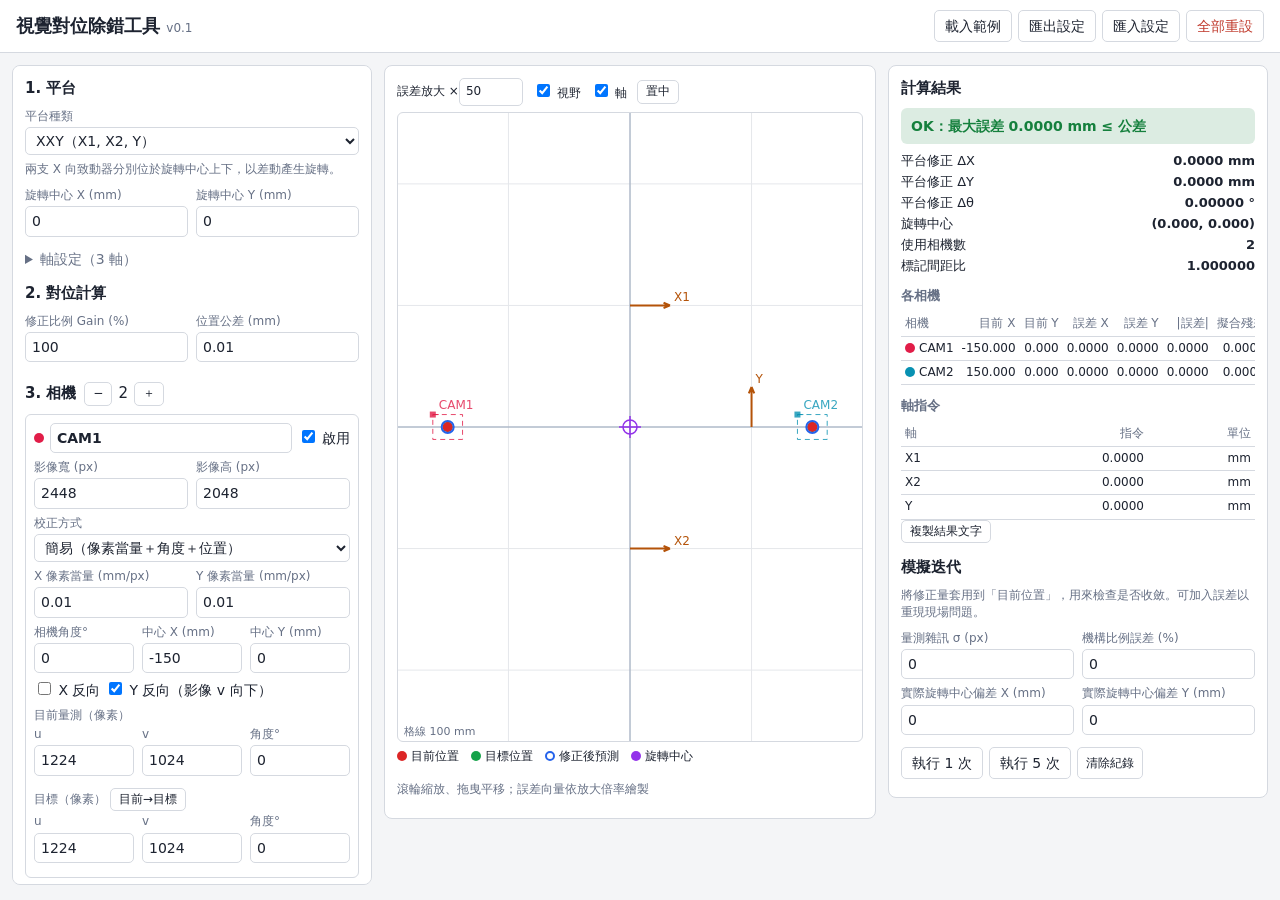
==== index.html @ a584109b "Add vision alignment debugger v0.1 and alignment notes Static single-page tool: adjustable camera co" ====
<!doctype html>
<html lang="zh-Hant">
<head>
  <meta charset="utf-8">
  <meta name="viewport" content="width=device-width, initial-scale=1">
  <title>視覺對位除錯工具</title>
  <link rel="stylesheet" href="css/style.css">
</head>
<body>
  <header class="topbar">
    <h1>視覺對位除錯工具 <span class="ver">v0.1</span></h1>
    <div class="topbar-actions">
      <button id="btnDemo" type="button">載入範例</button>
      <button id="btnExport" type="button">匯出設定</button>
      <label class="btn-like">匯入設定<input id="fileImport" type="file" accept=".json,application/json" hidden></label>
      <button id="btnReset" type="button" class="danger">全部重設</button>
    </div>
  </header>

  <main class="layout">
    <!-- 左：設定 -->
    <section class="panel" id="panelSetup">
      <h2>1. 平台</h2>
      <div class="field">
        <label for="platformPreset">平台種類</label>
        <select id="platformPreset"></select>
      </div>
      <p class="hint" id="platformNote"></p>
      <div class="grid2">
        <div class="field"><label>旋轉中心 X (mm)</label><input type="number" step="any" data-bind="platform.rc.x"></div>
        <div class="field"><label>旋轉中心 Y (mm)</label><input type="number" step="any" data-bind="platform.rc.y"></div>
      </div>
      <details>
        <summary>軸設定（<span id="axisCount">0</span> 軸）</summary>
        <div class="table-wrap">
          <table class="axes">
            <thead><tr><th>名稱</th><th>類型</th><th>致動點 X</th><th>致動點 Y</th><th>方向°</th><th>反相</th><th></th></tr></thead>
            <tbody id="axisRows"></tbody>
          </table>
        </div>
        <button id="btnAddAxis" type="button" class="small">＋ 新增軸</button>
        <p class="hint">致動點為相對旋轉中心的位置。類型：直線（致動點在平台上）、直線-隨θ（XY 在 θ 之上）、旋轉。</p>
      </details>

      <h2>2. 對位計算</h2>
      <div class="grid2">
        <div class="field"><label>修正比例 Gain (%)</label><input type="number" step="any" data-bind="fit.gain"></div>
        <div class="field"><label>位置公差 (mm)</label><input type="number" step="any" data-bind="fit.tol"></div>
      </div>

      <h2>3. 相機 <span class="count-ctl">
        <button type="button" id="btnCamMinus" class="small">−</button>
        <span id="camCount">0</span>
        <button type="button" id="btnCamPlus" class="small">＋</button></span>
      </h2>
      <div id="cameraList"></div>
    </section>

    <!-- 中：視覺化 -->
    <section class="panel viewer">
      <div class="viewer-bar">
        <label>誤差放大 ×<input type="number" id="exaggerate" min="1" step="1" value="50"></label>
        <label><input type="checkbox" id="showFov" checked> 視野</label>
        <label><input type="checkbox" id="showAxes" checked> 軸</label>
        <button type="button" id="btnFit" class="small">置中</button>
        <span id="cursorPos" class="mono"></span>
      </div>
      <canvas id="view"></canvas>
      <div class="legend">
        <span><i class="dot cur"></i>目前位置</span>
        <span><i class="dot tgt"></i>目標位置</span>
        <span><i class="dot pred"></i>修正後預測</span>
        <span><i class="dot rc"></i>旋轉中心</span>
        <span class="hint">滾輪縮放、拖曳平移；誤差向量依放大倍率繪製</span>
      </div>
    </section>

    <!-- 右：結果 -->
    <section class="panel" id="panelResult">
      <h2>計算結果</h2>
      <div id="status" class="status"></div>
      <div id="correction"></div>
      <h3>各相機</h3>
      <div class="table-wrap"><table id="camTable"></table></div>
      <h3>軸指令</h3>
      <div class="table-wrap"><table id="axisTable"></table></div>
      <button type="button" id="btnCopy" class="small">複製結果文字</button>

      <h2>模擬迭代</h2>
      <p class="hint">將修正量套用到「目前位置」，用來檢查是否收斂。可加入誤差以重現現場問題。</p>
      <div class="grid2">
        <div class="field"><label>量測雜訊 σ (px)</label><input type="number" step="any" data-bind="sim.noisePx"></div>
        <div class="field"><label>機構比例誤差 (%)</label><input type="number" step="any" data-bind="sim.gainErr"></div>
        <div class="field"><label>實際旋轉中心偏差 X (mm)</label><input type="number" step="any" data-bind="sim.rcErrX"></div>
        <div class="field"><label>實際旋轉中心偏差 Y (mm)</label><input type="number" step="any" data-bind="sim.rcErrY"></div>
      </div>
      <div class="btn-row">
        <button type="button" id="btnStep">執行 1 次</button>
        <button type="button" id="btnStep5">執行 5 次</button>
        <button type="button" id="btnClearHist" class="small">清除紀錄</button>
      </div>
      <div class="table-wrap"><table id="histTable"></table></div>
    </section>
  </main>

  <script src="js/geometry.js"></script>
  <script src="js/platforms.js"></script>
  <script src="js/app.js"></script>
</body>
</html>
---- css/style.css ----
:root {
  --bg: #f4f5f7;
  --panel: #ffffff;
  --text: #1d2330;
  --muted: #667085;
  --border: #d5d9e0;
  --accent: #2563eb;
  --accent-text: #ffffff;
  --danger: #c0392b;
  --ok: #15803d;
  --ng: #c2410c;
  --input-bg: #ffffff;
  --cur: #dc2626;
  --tgt: #16a34a;
  --pred: #2563eb;
  --rc: #9333ea;
  --grid: #e5e7eb;
  --fov: #94a3b8;
  --axis: #b45309;
}
@media (prefers-color-scheme: dark) {
  :root:not([data-theme="light"]) {
    --bg: #11141a; --panel: #1a1e26; --text: #e5e7eb; --muted: #9aa3b2; --border: #2e3440;
    --accent: #3b82f6; --input-bg: #11141a; --grid: #232833; --fov: #64748b;
    --cur: #f87171; --tgt: #4ade80; --pred: #60a5fa; --rc: #c084fc; --axis: #f59e0b;
  }
}
:root[data-theme="dark"] {
  --bg: #11141a; --panel: #1a1e26; --text: #e5e7eb; --muted: #9aa3b2; --border: #2e3440;
  --accent: #3b82f6; --input-bg: #11141a; --grid: #232833; --fov: #64748b;
  --cur: #f87171; --tgt: #4ade80; --pred: #60a5fa; --rc: #c084fc; --axis: #f59e0b;
}

* { box-sizing: border-box; }
body {
  margin: 0; background: var(--bg); color: var(--text);
  font: 14px/1.45 system-ui, "Microsoft JhengHei", "PingFang TC", sans-serif;
}
.mono, td, input[type=number] { font-variant-numeric: tabular-nums; }
.mono { font-family: ui-monospace, Consolas, monospace; font-size: 12px; }

.topbar {
  display: flex; flex-wrap: wrap; gap: 8px; align-items: center; justify-content: space-between;
  padding: 10px 16px; background: var(--panel); border-bottom: 1px solid var(--border);
}
.topbar h1 { font-size: 18px; margin: 0; }
.ver { font-size: 12px; color: var(--muted); font-weight: normal; }
.topbar-actions { display: flex; flex-wrap: wrap; gap: 6px; }

.layout {
  display: grid; gap: 12px; padding: 12px;
  grid-template-columns: 360px minmax(0, 1fr) 380px;
  align-items: start;
}
@media (max-width: 1200px) {
  .layout { grid-template-columns: 340px minmax(0, 1fr); }
  #panelResult { grid-column: 1 / -1; }
}
@media (max-width: 760px) {
  .layout { grid-template-columns: minmax(0, 1fr); padding: 8px 16px; }
}

.panel {
  background: var(--panel); border: 1px solid var(--border); border-radius: 8px; padding: 12px;
  min-width: 0;
}
#panelSetup, #panelResult { max-height: calc(100vh - 80px); overflow-y: auto; }
@media (max-width: 760px) { #panelSetup, #panelResult { max-height: none; } }
h2 { font-size: 15px; margin: 14px 0 8px; display: flex; align-items: center; gap: 8px; }
h2:first-child { margin-top: 0; }
h3 { font-size: 13px; margin: 12px 0 6px; color: var(--muted); }
.hint { color: var(--muted); font-size: 12px; margin: 4px 0 8px; }

.field { display: flex; flex-direction: column; gap: 2px; margin-bottom: 6px; min-width: 0; }
.field label { font-size: 12px; color: var(--muted); }
.grid2 { display: grid; grid-template-columns: 1fr 1fr; gap: 0 8px; }
.grid3 { display: grid; grid-template-columns: 1fr 1fr 1fr; gap: 0 8px; }

input, select, button, .btn-like {
  font: inherit; color: var(--text); background: var(--input-bg);
  border: 1px solid var(--border); border-radius: 5px; padding: 4px 6px; min-width: 0;
}
input[type=checkbox] { width: auto; }
button, .btn-like { cursor: pointer; background: var(--panel); padding: 5px 10px; }
button:hover, .btn-like:hover { border-color: var(--accent); }
button.primary { background: var(--accent); color: var(--accent-text); border-color: var(--accent); }
button.danger { color: var(--danger); }
button.small { padding: 2px 8px; font-size: 12px; }
.btn-row { display: flex; flex-wrap: wrap; gap: 6px; margin: 6px 0; }
.count-ctl { display: inline-flex; gap: 6px; align-items: center; font-weight: normal; }

details { margin: 6px 0; }
summary { cursor: pointer; color: var(--muted); }

.table-wrap { overflow-x: auto; }
table { border-collapse: collapse; width: 100%; font-size: 12px; }
th, td { border-bottom: 1px solid var(--border); padding: 3px 4px; text-align: right; white-space: nowrap; }
th:first-child, td:first-child { text-align: left; }
th { color: var(--muted); font-weight: 500; }
table.axes input, table.axes select { width: 64px; padding: 2px 4px; }
table.axes input.name { width: 48px; }

.cam {
  border: 1px solid var(--border); border-radius: 6px; padding: 8px; margin-bottom: 8px;
}
.cam.disabled { opacity: 0.55; }
.cam-head { display: flex; gap: 6px; align-items: center; margin-bottom: 6px; }
.cam-head input.name { flex: 1; font-weight: 600; }
.cam-sub { font-size: 12px; color: var(--muted); margin: 6px 0 2px; }
.cam .swatch { width: 10px; height: 10px; border-radius: 50%; display: inline-block; }

.viewer { display: flex; flex-direction: column; gap: 6px; }
.viewer-bar { display: flex; flex-wrap: wrap; gap: 10px; align-items: center; font-size: 12px; }
.viewer-bar input[type=number] { width: 64px; }
#view { width: 100%; height: min(70vh, 720px); min-height: 320px; background: var(--input-bg);
  border: 1px solid var(--border); border-radius: 6px; cursor: crosshair; touch-action: none; }
.legend { display: flex; flex-wrap: wrap; gap: 12px; font-size: 12px; align-items: center; }
.dot { display: inline-block; width: 10px; height: 10px; border-radius: 50%; margin-right: 4px; vertical-align: -1px; }
.dot.cur { background: var(--cur); }
.dot.tgt { background: var(--tgt); }
.dot.pred { border: 2px solid var(--pred); }
.dot.rc { background: var(--rc); }

.status { padding: 8px 10px; border-radius: 6px; font-weight: 600; margin-bottom: 8px; }
.status.ok { background: color-mix(in srgb, var(--ok) 15%, transparent); color: var(--ok); }
.status.ng { background: color-mix(in srgb, var(--ng) 15%, transparent); color: var(--ng); }
.status.warn { background: color-mix(in srgb, var(--danger) 15%, transparent); color: var(--danger); }
.kv { display: grid; grid-template-columns: auto 1fr; gap: 2px 12px; font-size: 13px; }
.kv b { text-align: right; font-variant-numeric: tabular-nums; }
.warnings { color: var(--danger); font-size: 12px; margin: 6px 0; padding-left: 18px; }
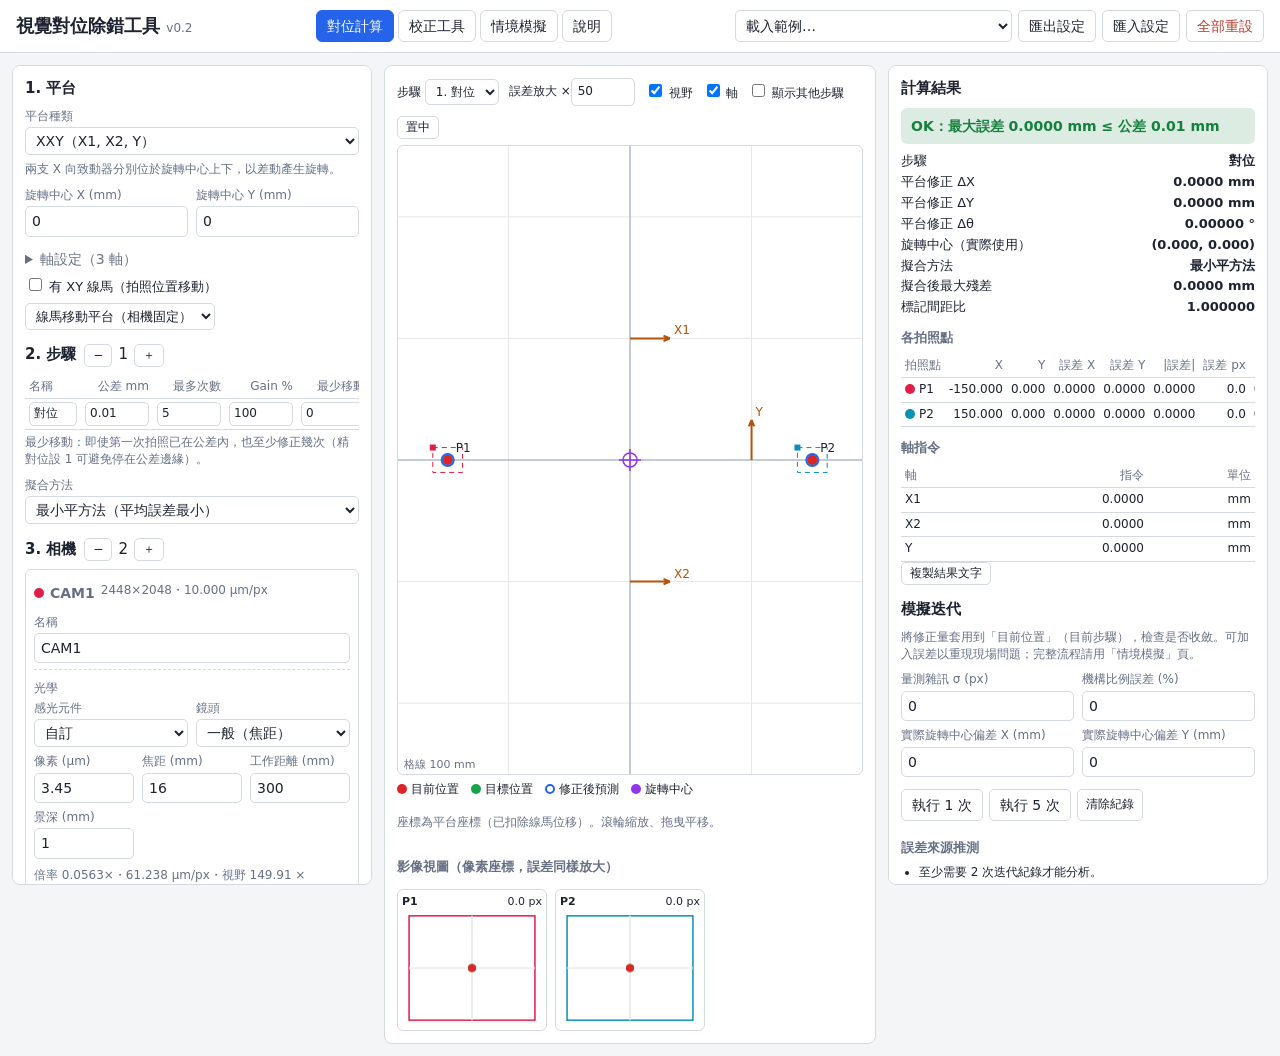
==== commit 2f3ec77a: "Phase 2: calibration tools, scenario simulator, coarse/fine FPC example - Separate cameras from meas" ====
--- a/index.html
+++ b/index.html
@@ -8,17 +8,23 @@
 </head>
 <body>
   <header class="topbar">
-    <h1>視覺對位除錯工具 <span class="ver">v0.1</span></h1>
+    <h1>視覺對位除錯工具 <span class="ver">v0.2</span></h1>
+    <nav class="tabs" role="tablist">
+      <button type="button" class="tab active" data-tab="align">對位計算</button>
+      <button type="button" class="tab" data-tab="calib">校正工具</button>
+      <button type="button" class="tab" data-tab="scen">情境模擬</button>
+      <button type="button" class="tab" data-tab="help">說明</button>
+    </nav>
     <div class="topbar-actions">
-      <button id="btnDemo" type="button">載入範例</button>
+      <select id="scenarioSelect" aria-label="載入範例"><option value="">載入範例…</option></select>
       <button id="btnExport" type="button">匯出設定</button>
       <label class="btn-like">匯入設定<input id="fileImport" type="file" accept=".json,application/json" hidden></label>
       <button id="btnReset" type="button" class="danger">全部重設</button>
     </div>
   </header>
 
-  <main class="layout">
-    <!-- 左：設定 -->
+  <!-- ================= 對位計算 ================= -->
+  <main class="layout tabpage" id="tab-align">
     <section class="panel" id="panelSetup">
       <h2>1. 平台</h2>
       <div class="field">
@@ -30,6 +36,11 @@
         <div class="field"><label>旋轉中心 X (mm)</label><input type="number" step="any" data-bind="platform.rc.x"></div>
         <div class="field"><label>旋轉中心 Y (mm)</label><input type="number" step="any" data-bind="platform.rc.y"></div>
       </div>
+      <div class="grid2 only-xyt">
+        <div class="field"><label>XY 軸目前位置 X (mm)</label><input type="number" step="any" data-bind="platform.pos.x"></div>
+        <div class="field"><label>XY 軸目前位置 Y (mm)</label><input type="number" step="any" data-bind="platform.pos.y"></div>
+      </div>
+      <p class="hint only-xyt">XYθ：實際旋轉中心 = 上方旋轉中心（XY 在原點時）＋ XY 軸目前位置。</p>
       <details>
         <summary>軸設定（<span id="axisCount">0</span> 軸）</summary>
         <div class="table-wrap">
@@ -41,11 +52,29 @@
         <button id="btnAddAxis" type="button" class="small">＋ 新增軸</button>
         <p class="hint">致動點為相對旋轉中心的位置。類型：直線（致動點在平台上）、直線-隨θ（XY 在 θ 之上）、旋轉。</p>
       </details>
-
-      <h2>2. 對位計算</h2>
-      <div class="grid2">
-        <div class="field"><label>修正比例 Gain (%)</label><input type="number" step="any" data-bind="fit.gain"></div>
-        <div class="field"><label>位置公差 (mm)</label><input type="number" step="any" data-bind="fit.tol"></div>
+      <div class="field-inline">
+        <label><input type="checkbox" data-bind="platform.gantry.enabled" data-rerender="1"> 有 XY 線馬（拍照位置移動）</label>
+        <select data-bind="platform.gantry.mode" aria-label="線馬移動對象">
+          <option value="stage">線馬移動平台（相機固定）</option>
+          <option value="camera">線馬移動相機（平台固定）</option>
+        </select>
+      </div>
+
+      <h2>2. 步驟 <span class="count-ctl">
+        <button type="button" id="btnStepMinus" class="small">−</button>
+        <span id="stepCount">0</span>
+        <button type="button" id="btnStepPlus" class="small">＋</button></span></h2>
+      <div class="table-wrap">
+        <table class="axes"><thead><tr><th>名稱</th><th>公差 mm</th><th>最多次數</th><th>Gain %</th><th title="即使已在公差內，也至少修正幾次">最少移動</th></tr></thead>
+        <tbody id="stepRows"></tbody></table>
+      </div>
+      <p class="hint">最少移動：即使第一次拍照已在公差內，也至少修正幾次（精對位設 1 可避免停在公差邊緣）。</p>
+      <div class="field">
+        <label>擬合方法</label>
+        <select data-bind="fit.method">
+          <option value="lsq">最小平方法（平均誤差最小）</option>
+          <option value="minimax">最大誤差最小化（最差的點最小）</option>
+        </select>
       </div>
 
       <h2>3. 相機 <span class="count-ctl">
@@ -54,14 +83,23 @@
         <button type="button" id="btnCamPlus" class="small">＋</button></span>
       </h2>
       <div id="cameraList"></div>
-    </section>
-
-    <!-- 中：視覺化 -->
+
+      <h2>4. 拍照點 <span class="count-ctl">
+        <button type="button" id="btnShotMinus" class="small">−</button>
+        <span id="shotCount">0</span>
+        <button type="button" id="btnShotPlus" class="small">＋</button></span>
+      </h2>
+      <p class="hint">每個拍照點 = 某相機（在某線馬位置）拍到的某個 mark。同一 mark 可在不同步驟用不同相機拍。</p>
+      <div id="shotList"></div>
+    </section>
+
     <section class="panel viewer">
       <div class="viewer-bar">
+        <label>步驟 <select id="activeStep"></select></label>
         <label>誤差放大 ×<input type="number" id="exaggerate" min="1" step="1" value="50"></label>
         <label><input type="checkbox" id="showFov" checked> 視野</label>
         <label><input type="checkbox" id="showAxes" checked> 軸</label>
+        <label><input type="checkbox" id="showAll"> 顯示其他步驟</label>
         <button type="button" id="btnFit" class="small">置中</button>
         <span id="cursorPos" class="mono"></span>
       </div>
@@ -71,23 +109,24 @@
         <span><i class="dot tgt"></i>目標位置</span>
         <span><i class="dot pred"></i>修正後預測</span>
         <span><i class="dot rc"></i>旋轉中心</span>
-        <span class="hint">滾輪縮放、拖曳平移；誤差向量依放大倍率繪製</span>
-      </div>
-    </section>
-
-    <!-- 右：結果 -->
+        <span class="hint">座標為平台座標（已扣除線馬位移）。滾輪縮放、拖曳平移。</span>
+      </div>
+      <h3>影像視圖（像素座標，誤差同樣放大）</h3>
+      <div id="pixViews" class="pixviews"></div>
+    </section>
+
     <section class="panel" id="panelResult">
       <h2>計算結果</h2>
       <div id="status" class="status"></div>
       <div id="correction"></div>
-      <h3>各相機</h3>
-      <div class="table-wrap"><table id="camTable"></table></div>
+      <h3>各拍照點</h3>
+      <div class="table-wrap"><table id="shotTable"></table></div>
       <h3>軸指令</h3>
       <div class="table-wrap"><table id="axisTable"></table></div>
       <button type="button" id="btnCopy" class="small">複製結果文字</button>
 
       <h2>模擬迭代</h2>
-      <p class="hint">將修正量套用到「目前位置」，用來檢查是否收斂。可加入誤差以重現現場問題。</p>
+      <p class="hint">將修正量套用到「目前位置」（目前步驟），檢查是否收斂。可加入誤差以重現現場問題；完整流程請用「情境模擬」頁。</p>
       <div class="grid2">
         <div class="field"><label>量測雜訊 σ (px)</label><input type="number" step="any" data-bind="sim.noisePx"></div>
         <div class="field"><label>機構比例誤差 (%)</label><input type="number" step="any" data-bind="sim.gainErr"></div>
@@ -100,11 +139,155 @@
         <button type="button" id="btnClearHist" class="small">清除紀錄</button>
       </div>
       <div class="table-wrap"><table id="histTable"></table></div>
+      <h3>誤差來源推測</h3>
+      <ul id="diagList" class="diag"></ul>
+    </section>
+  </main>
+
+  <!-- ================= 校正工具 ================= -->
+  <main class="layout2 tabpage" id="tab-calib" hidden>
+    <section class="panel">
+      <h2>N 點校正（像素 ↔ 平台座標）</h2>
+      <p class="hint">平台帶著 mark 移到已知位置（常見 3×3 = 9 點），記錄每點的像素座標，求仿射參數 A–F。</p>
+      <div class="grid2">
+        <div class="field"><label>相機</label><select id="calCam"></select></div>
+        <div class="field"><label>X/Y 欄位代表</label>
+          <select id="calSign">
+            <option value="1">平台（mark）移動量</option>
+            <option value="-1">相機移動量</option>
+          </select></div>
+      </div>
+      <div class="btn-row">
+        <button type="button" id="calGen">產生模擬 9 點資料</button>
+        <label class="hint">模擬：雜訊 σ <input type="number" id="calNoise" value="0.1" step="any" class="w64"> px，
+          尺度誤差 <input type="number" id="calScaleErr" value="0.2" step="any" class="w64"> %，
+          角度 <input type="number" id="calAngErr" value="0.5" step="any" class="w64">°</label>
+      </div>
+      <p class="hint">也可直接貼上：每行「u v X Y」（以空白、逗號或 Tab 分隔），例如從 FH 或 PLC 記錄複製。</p>
+      <textarea id="calText" rows="10" class="mono" spellcheck="false"></textarea>
+      <div class="btn-row">
+        <button type="button" id="calFit" class="primary">計算</button>
+        <button type="button" id="calApply">套用到相機（仿射矩陣模式）</button>
+        <select id="calPos" aria-label="套用時的位置">
+          <option value="keep">保留相機目前的中心位置（C、F 平移）</option>
+          <option value="fit">使用擬合出的 C、F</option>
+        </select>
+      </div>
+      <div id="calResult"></div>
+      <canvas id="calCanvas" class="smallcanvas"></canvas>
+    </section>
+
+    <section class="panel">
+      <h2>旋轉中心</h2>
+      <p class="hint">平台只轉 θ（例如 −3°、−1.5°、0、+1.5°、+3°），同一個 mark 各拍一次，擬合圓心即旋轉中心。旋轉範圍越大越準。</p>
+      <div class="grid2">
+        <div class="field"><label>相機</label><select id="rcCam"></select></div>
+        <div class="field"><label>拍攝時線馬位置 X / Y (mm)</label>
+          <div class="grid2"><input type="number" id="rcGx" value="0" step="any"><input type="number" id="rcGy" value="0" step="any"></div></div>
+      </div>
+      <div class="btn-row">
+        <button type="button" id="rcGen">產生模擬資料</button>
+        <label class="hint">真實中心 X <input type="number" id="rcTrueX" value="2.5" step="any" class="w64">
+          Y <input type="number" id="rcTrueY" value="-1.2" step="any" class="w64"> mm，雜訊 σ
+          <input type="number" id="rcNoise" value="0.1" step="any" class="w64"> px</label>
+      </div>
+      <p class="hint">每行「u v θ(deg)」，或「u v θ 線馬X 線馬Y」（視野小的相機以線馬跟著 mark 拍）。</p>
+      <textarea id="rcText" rows="8" class="mono" spellcheck="false"></textarea>
+      <div class="btn-row">
+        <button type="button" id="rcFit" class="primary">計算</button>
+        <button type="button" id="rcApply">套用為平台旋轉中心</button>
+      </div>
+      <div id="rcResult"></div>
+      <canvas id="rcCanvas" class="smallcanvas"></canvas>
+    </section>
+  </main>
+
+  <!-- ================= 情境模擬 ================= -->
+  <main class="layout2 tabpage" id="tab-scen" hidden>
+    <section class="panel">
+      <h2>情境模擬（Monte-Carlo）</h2>
+      <p class="hint">以「對位計算」頁的設定當作控制器的模型；下面的參數是「真實世界」與模型的差異。
+        每次試驗：隨機擺放工件 → 依步驟拍照（加入雜訊）→ 計算 → 移動（加入機構誤差）→ 直到進公差或超過次數。
+        各步驟的目標像素以標準品「教導」登錄。</p>
+      <div class="scen-grid">
+        <fieldset><legend>試驗</legend>
+          <div class="field"><label>試驗次數</label><input type="number" min="1" max="5000" data-bind="scen.trials"></div>
+          <div class="field"><label>亂數種子</label><input type="number" data-bind="scen.seed"></div>
+        </fieldset>
+        <fieldset><legend>工件</legend>
+          <div class="field"><label>初始擺放 ±X (mm)</label><input type="number" step="any" data-bind="scen.initX"></div>
+          <div class="field"><label>初始擺放 ±Y (mm)</label><input type="number" step="any" data-bind="scen.initY"></div>
+          <div class="field"><label>初始擺放 ±θ (°)</label><input type="number" step="any" data-bind="scen.initT"></div>
+          <div class="field"><label>伸縮 (ppm)</label><input type="number" step="any" data-bind="scen.stretchPpm"></div>
+          <div class="field"><label>伸縮變異 σ (ppm)</label><input type="number" step="any" data-bind="scen.stretchSd"></div>
+        </fieldset>
+        <fieldset><legend>平台</legend>
+          <div class="field"><label>旋轉中心偏差 X (mm)</label><input type="number" step="any" data-bind="scen.rcErrX"></div>
+          <div class="field"><label>旋轉中心偏差 Y (mm)</label><input type="number" step="any" data-bind="scen.rcErrY"></div>
+          <div class="field"><label>XY 比例誤差 (%)</label><input type="number" step="any" data-bind="scen.axisScaleErr"></div>
+          <div class="field"><label>θ 比例誤差 (%)</label><input type="number" step="any" data-bind="scen.thetaScaleErr"></div>
+          <div class="field"><label>XY 重複定位 σ (µm)</label><input type="number" step="any" data-bind="scen.axisRepeatUm"></div>
+          <div class="field"><label>線馬重複定位 σ (µm)</label><input type="number" step="any" data-bind="scen.gantryRepeatUm"></div>
+          <div class="field"><label>Z 高度偏差 (mm)</label><input type="number" step="any" data-bind="scen.zErr"></div>
+        </fieldset>
+        <fieldset><legend>相機</legend>
+          <div class="field"><label>量測雜訊 σ (px)</label><input type="number" step="any" data-bind="scen.noisePx"></div>
+          <div class="field"><label>校正尺度誤差 (%)</label><input type="number" step="any" data-bind="scen.camScaleErr"></div>
+          <div class="field"><label>校正角度誤差 (°)</label><input type="number" step="any" data-bind="scen.camAngleErr"></div>
+        </fieldset>
+      </div>
+      <div class="btn-row">
+        <button type="button" id="scenRun" class="primary">執行模擬</button>
+        <button type="button" id="scenReset" class="small">參數歸零</button>
+        <button type="button" id="scenSweep">掃描一個參數…</button>
+        <select id="sweepParam"></select>
+      </div>
+      <div id="scenSummary"></div>
+    </section>
+    <section class="panel">
+      <h2>結果</h2>
+      <h3>收斂過程（前 60 次試驗，對數刻度）</h3>
+      <div class="chart-legend"><span><i class="line seen"></i>視覺看到的誤差</span><span><i class="line truth"></i>真實誤差</span><span class="hint">虛線＝各步驟公差；滑鼠移到圖上看數值</span></div>
+      <canvas id="scenTrace" class="chart"></canvas>
+      <h3>最終真實誤差分佈（最後步驟各 mark，µm）</h3>
+      <div id="scatterLegend" class="chart-legend"></div>
+      <canvas id="scenScatter" class="chart square"></canvas>
+      <h3 id="sweepTitle"></h3>
+      <div class="table-wrap"><table id="sweepTable"></table></div>
+    </section>
+  </main>
+
+  <!-- ================= 說明 ================= -->
+  <main class="tabpage helppage" id="tab-help" hidden>
+    <section class="panel">
+      <h2>快速上手</h2>
+      <ol>
+        <li>右上「載入範例」選「FPC 四 mark：XYθ＋線馬＋粗/精相機」。</li>
+        <li><b>對位計算</b>：切換「步驟」看粗對位（16 mm 鏡頭一次拍 4 個 mark）與精對位（3 倍遠心靠線馬逐一拍）的修正量。</li>
+        <li><b>模擬迭代</b>：按「執行 1 次」，看目前步驟是否收斂；加入旋轉中心偏差再試，觀察「誤差來源推測」。</li>
+        <li><b>情境模擬</b>：按「執行模擬」跑數百次完整流程，看成功率與最終真實誤差；改參數（例如 Z 偏差 0.5 mm、FPC 伸縮 100 ppm）看哪個因素會讓對位失敗。</li>
+        <li><b>校正工具</b>：用 9 點資料求校正矩陣、用旋轉資料求旋轉中心，可直接貼上現場資料。</li>
+      </ol>
+      <h2>座標慣例</h2>
+      <ul>
+        <li>平台座標 mm，Y 向上，θ 逆時針為正。影像座標 px，原點左上，v 向下。</li>
+        <li>線馬移動平台時：平台座標 = 相機看到的世界座標 − 線馬位置。</li>
+        <li>修正量的意義：平台繞旋轉中心轉 Δθ 再平移 (ΔX, ΔY)，使 mark 回到目標。</li>
+      </ul>
+      <p>完整知識整理與除錯清單：<a href="https://github.com/onlydog614/Alignment/blob/main/docs/vision-alignment-notes.md" target="_blank" rel="noopener">vision-alignment-notes.md</a>，
+        模擬測試報告：<a href="https://github.com/onlydog614/Alignment/blob/main/docs/simulation-report.md" target="_blank" rel="noopener">simulation-report.md</a>。</p>
     </section>
   </main>
 
   <script src="js/geometry.js"></script>
   <script src="js/platforms.js"></script>
+  <script src="js/optics.js"></script>
+  <script src="js/model.js"></script>
+  <script src="js/scenarios.js"></script>
+  <script src="js/simulator.js"></script>
+  <script src="js/diagnose.js"></script>
   <script src="js/app.js"></script>
+  <script src="js/calib-ui.js"></script>
+  <script src="js/scen-ui.js"></script>
 </body>
 </html>
--- a/css/style.css
+++ b/css/style.css
@@ -128,3 +128,42 @@
 .kv { display: grid; grid-template-columns: auto 1fr; gap: 2px 12px; font-size: 13px; }
 .kv b { text-align: right; font-variant-numeric: tabular-nums; }
 .warnings { color: var(--danger); font-size: 12px; margin: 6px 0; padding-left: 18px; }
+
+/* ---- v0.2 ---- */
+[hidden] { display: none !important; }
+.tabs { display: flex; gap: 4px; flex-wrap: wrap; }
+.tab { border-radius: 6px; }
+.tab.active { background: var(--accent); color: var(--accent-text); border-color: var(--accent); }
+.layout2 { display: grid; gap: 12px; padding: 12px; grid-template-columns: minmax(0, 1fr) minmax(0, 1fr); align-items: start; }
+@media (max-width: 1000px) { .layout2 { grid-template-columns: minmax(0, 1fr); padding: 8px 16px; } }
+.helppage { padding: 12px; max-width: 900px; }
+.helppage li { margin-bottom: 4px; }
+textarea { width: 100%; font: 12px/1.4 ui-monospace, Consolas, monospace; color: var(--text); background: var(--input-bg);
+  border: 1px solid var(--border); border-radius: 5px; padding: 6px; resize: vertical; }
+input.w64 { width: 64px; }
+.field-inline { display: flex; flex-wrap: wrap; gap: 6px; align-items: center; margin: 6px 0; font-size: 13px; }
+.scen-grid { display: grid; grid-template-columns: repeat(auto-fit, minmax(180px, 1fr)); gap: 8px; }
+fieldset { border: 1px solid var(--border); border-radius: 6px; padding: 6px 8px; margin: 0; min-width: 0; }
+legend { font-size: 12px; color: var(--muted); padding: 0 4px; }
+.pixviews { display: grid; grid-template-columns: repeat(auto-fill, minmax(150px, 1fr)); gap: 8px; }
+.pixview { border: 1px solid var(--border); border-radius: 6px; padding: 4px; font-size: 11px; }
+.pixview canvas { width: 100%; aspect-ratio: 6 / 5; display: block; }
+.pixview .cap { display: flex; justify-content: space-between; gap: 4px; }
+.smallcanvas { width: 100%; height: 260px; margin-top: 8px; border: 1px solid var(--border); border-radius: 6px; background: var(--input-bg); }
+.chart { width: 100%; height: 280px; border: 1px solid var(--border); border-radius: 6px; background: var(--input-bg); }
+.chart.square { height: 340px; }
+.chart-legend { display: flex; flex-wrap: wrap; gap: 12px; font-size: 12px; margin: 4px 0; align-items: center; }
+.chart-legend .line { display: inline-block; width: 18px; height: 0; border-top: 2px solid; vertical-align: middle; margin-right: 4px; }
+.line.seen { border-color: var(--pred); }
+.line.truth { border-color: var(--cur); }
+.diag { padding-left: 18px; font-size: 12px; margin: 4px 0; }
+.diag li.warn, .diag li.error { color: var(--danger); }
+.diag li.ok { color: var(--ok); }
+.stats { display: grid; grid-template-columns: repeat(auto-fit, minmax(130px, 1fr)); gap: 8px; margin: 8px 0; }
+.stat { border: 1px solid var(--border); border-radius: 6px; padding: 6px 8px; }
+.stat .v { font-size: 20px; font-weight: 600; font-variant-numeric: tabular-nums; }
+.stat .k { font-size: 12px; color: var(--muted); }
+.cam-sec { border-top: 1px dashed var(--border); margin-top: 6px; padding-top: 4px; }
+.optsum { font-size: 12px; color: var(--muted); margin: 2px 0 4px; }
+.tooltip { position: fixed; pointer-events: none; background: var(--panel); color: var(--text); border: 1px solid var(--border);
+  border-radius: 4px; padding: 3px 6px; font-size: 12px; z-index: 10; box-shadow: 0 2px 6px rgba(0,0,0,.15); }
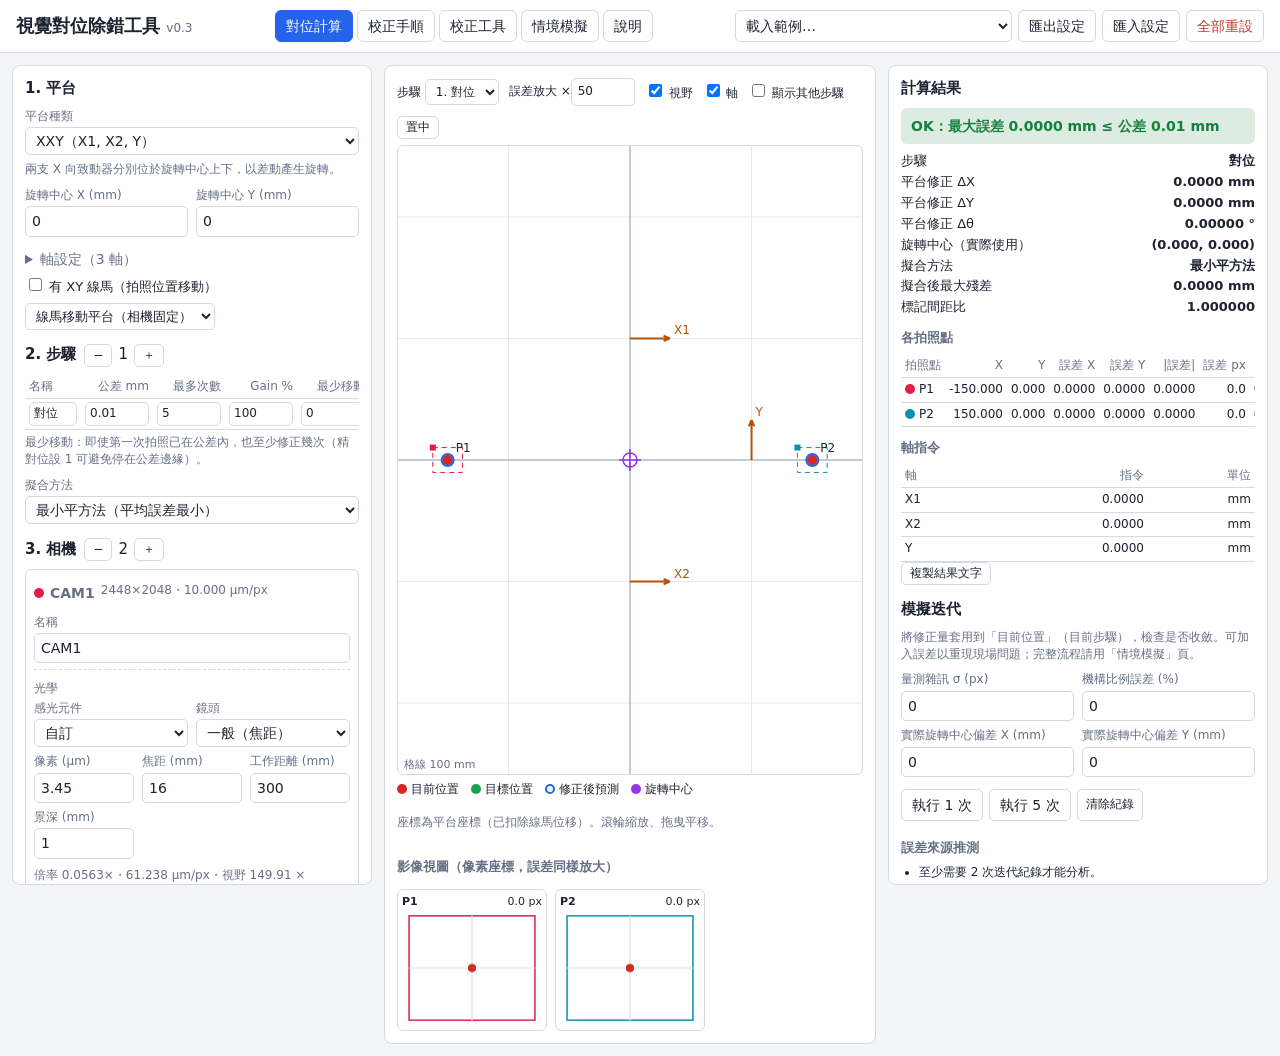
==== commit e422c43b: "Add calibration procedure tab; known-angle rotation-center fit - New 校正手順 tab: pick per-camera mount" ====
--- a/index.html
+++ b/index.html
@@ -8,9 +8,10 @@
 </head>
 <body>
   <header class="topbar">
-    <h1>視覺對位除錯工具 <span class="ver">v0.2</span></h1>
+    <h1>視覺對位除錯工具 <span class="ver">v0.3</span></h1>
     <nav class="tabs" role="tablist">
       <button type="button" class="tab active" data-tab="align">對位計算</button>
+      <button type="button" class="tab" data-tab="proc">校正手順</button>
       <button type="button" class="tab" data-tab="calib">校正工具</button>
       <button type="button" class="tab" data-tab="scen">情境模擬</button>
       <button type="button" class="tab" data-tab="help">說明</button>
@@ -141,6 +142,38 @@
       <div class="table-wrap"><table id="histTable"></table></div>
       <h3>誤差來源推測</h3>
       <ul id="diagList" class="diag"></ul>
+    </section>
+  </main>
+
+  <!-- ================= 校正手順 ================= -->
+  <main class="layout-proc tabpage" id="tab-proc" hidden>
+    <section class="panel proc-config">
+      <h2>目前配置</h2>
+      <div id="procSummary"></div>
+      <button type="button" id="procGoAlign" class="small">到「對位計算」修改平台／相機</button>
+      <h2>相機安裝方式</h2>
+      <div id="procMounts"></div>
+      <h2>其他條件</h2>
+      <div class="field"><label>對位方式</label>
+        <select data-bind="proc.mode">
+          <option value="teach">對登錄位置（標準品教導）</option>
+          <option value="object">物件對物件（目標由另一組量測決定）</option>
+        </select></div>
+      <label class="field-inline"><input type="checkbox" data-bind="proc.zAxis"> 有 Z 軸（升降／對焦）</label>
+      <label class="field-inline"><input type="checkbox" data-bind="proc.glass"> 有雙面可視玻璃 Mark</label>
+      <div class="grid2">
+        <div class="field"><label>單次最大旋轉修正 (°)</label><input type="number" step="any" data-bind="proc.maxCorrDeg"></div>
+        <div class="field"><label>量測雜訊 σ (px)</label><input type="number" step="any" data-bind="proc.noisePx"></div>
+        <div class="field"><label>線馬重複定位 σ (µm)</label><input type="number" step="any" data-bind="proc.gantryRepeatUm"></div>
+      </div>
+      <p class="hint">用來估算旋轉中心精度與需求：需求 ≈ 公差 ÷ 單次最大旋轉修正。</p>
+      <button type="button" id="procPrint">列印／存成 PDF</button>
+    </section>
+    <section class="panel proc-out">
+      <h2>校正順序（不可顛倒）</h2>
+      <div id="procWarn"></div>
+      <div id="procFlow" class="pflow"></div>
+      <div id="procSteps"></div>
     </section>
   </main>
 
@@ -266,6 +299,7 @@
         <li><b>對位計算</b>：切換「步驟」看粗對位（16 mm 鏡頭一次拍 4 個 mark）與精對位（3 倍遠心靠線馬逐一拍）的修正量。</li>
         <li><b>模擬迭代</b>：按「執行 1 次」，看目前步驟是否收斂；加入旋轉中心偏差再試，觀察「誤差來源推測」。</li>
         <li><b>情境模擬</b>：按「執行模擬」跑數百次完整流程，看成功率與最終真實誤差；改參數（例如 Z 偏差 0.5 mm、FPC 伸縮 100 ppm）看哪個因素會讓對位失敗。</li>
+        <li><b>校正手順</b>：選擇每台相機的安裝方式（往下看、往上看、裝在線馬上）與條件，產生校正順序、圖解、建議參數（九點間距、旋轉角度）與判定標準。</li>
         <li><b>校正工具</b>：用 9 點資料求校正矩陣、用旋轉資料求旋轉中心，可直接貼上現場資料。</li>
       </ol>
       <h2>座標慣例</h2>
@@ -286,8 +320,10 @@
   <script src="js/scenarios.js"></script>
   <script src="js/simulator.js"></script>
   <script src="js/diagnose.js"></script>
+  <script src="js/procedure.js"></script>
   <script src="js/app.js"></script>
   <script src="js/calib-ui.js"></script>
   <script src="js/scen-ui.js"></script>
+  <script src="js/proc-ui.js"></script>
 </body>
 </html>
--- a/css/style.css
+++ b/css/style.css
@@ -167,3 +167,84 @@
 .optsum { font-size: 12px; color: var(--muted); margin: 2px 0 4px; }
 .tooltip { position: fixed; pointer-events: none; background: var(--panel); color: var(--text); border: 1px solid var(--border);
   border-radius: 4px; padding: 3px 6px; font-size: 12px; z-index: 10; box-shadow: 0 2px 6px rgba(0,0,0,.15); }
+
+/* ---- 校正手順 ---- */
+:root {
+  --nine: #5b4fc4; --nine-bg: #ecebfa;
+  --rcc: #1f7a5a; --rcc-bg: #e3f1eb;
+  --link: #d0532a; --link-bg: #fbeae3;
+  --focus: #2563eb; --focus-bg: #e6eefc;
+  --teach: #a16207; --teach-bg: #fbf2dc;
+  --stage-fill: #e7e7e4; --glass-fill: #b7dccd;
+}
+@media (prefers-color-scheme: dark) {
+  :root:not([data-theme="light"]) {
+    --nine: #a49bf0; --nine-bg: #26233f; --rcc: #5fcf9f; --rcc-bg: #173229; --link: #f38a62; --link-bg: #3a2018;
+    --focus: #7aa7f7; --focus-bg: #1a2640; --teach: #e9b949; --teach-bg: #33290f; --stage-fill: #2b2f38; --glass-fill: #2f5c4c;
+  }
+}
+:root[data-theme="dark"] {
+  --nine: #a49bf0; --nine-bg: #26233f; --rcc: #5fcf9f; --rcc-bg: #173229; --link: #f38a62; --link-bg: #3a2018;
+  --focus: #7aa7f7; --focus-bg: #1a2640; --teach: #e9b949; --teach-bg: #33290f; --stage-fill: #2b2f38; --glass-fill: #2f5c4c;
+}
+.layout-proc { display: grid; gap: 12px; padding: 12px; grid-template-columns: 340px minmax(0, 1fr); align-items: start; }
+@media (max-width: 900px) { .layout-proc { grid-template-columns: minmax(0, 1fr); padding: 8px 16px; } }
+.proc-config { position: sticky; top: 12px; max-height: calc(100vh - 80px); overflow-y: auto; }
+@media (max-width: 900px) { .proc-config { position: static; max-height: none; } }
+.swatch { width: 10px; height: 10px; border-radius: 50%; display: inline-block; }
+.pflow { max-width: 640px; margin: 0 auto 12px; }
+.fig { width: 100%; height: auto; display: block; }
+.pstep { border: 1px solid var(--border); border-left: 4px solid var(--kc, var(--accent)); border-radius: 8px; padding: 10px 12px; margin-bottom: 12px; }
+.pstep header { display: flex; gap: 10px; align-items: center; margin-bottom: 8px; }
+.pstep h3 { margin: 0; font-size: 15px; color: var(--kc); }
+.pnum { width: 28px; height: 28px; border-radius: 50%; background: var(--kc); color: var(--panel); display: grid; place-items: center; font-weight: 700; flex: none; }
+.pbody { display: grid; grid-template-columns: minmax(0, 340px) minmax(0, 1fr); gap: 14px; align-items: start; }
+@media (max-width: 1100px) { .pbody { grid-template-columns: minmax(0, 1fr); } .pfig { max-width: 420px; } }
+.pbul { margin: 0 0 8px; padding-left: 18px; font-size: 13px; }
+.pbul li { margin-bottom: 4px; }
+.pcols { display: grid; grid-template-columns: repeat(auto-fit, minmax(160px, 1fr)); gap: 8px; }
+.plist { background: var(--bg); border-radius: 6px; padding: 6px 8px; font-size: 12px; }
+.plist ul { margin: 4px 0 0; padding-left: 16px; }
+.k-focus { --kc: var(--focus); --kb: var(--focus-bg); }
+.k-nine { --kc: var(--nine); --kb: var(--nine-bg); }
+.k-rc { --kc: var(--rcc); --kb: var(--rcc-bg); }
+.k-link { --kc: var(--link); --kb: var(--link-bg); }
+.k-teach { --kc: var(--teach); --kb: var(--teach-bg); }
+.k-verify { --kc: var(--rcc); --kb: var(--rcc-bg); }
+/* SVG 圖元 */
+.fig text { font-family: system-ui, "Microsoft JhengHei", "PingFang TC", sans-serif; }
+.f-t { fill: var(--text); font-size: 12px; }
+.f-m { fill: var(--muted); font-size: 11px; }
+.f-title { fill: var(--text); font-weight: 700; font-size: 13px; }
+.f-title.k-focus, .f-title.k-nine, .f-title.k-rc, .f-title.k-link, .f-title.k-teach, .f-title.k-verify { fill: var(--kc); }
+.f-box { fill: var(--panel); stroke: var(--border); stroke-width: 1.5; }
+.f-box.k-focus, .f-box.k-nine, .f-box.k-rc, .f-box.k-link, .f-box.k-teach, .f-box.k-verify { fill: var(--kb); stroke: var(--kc); }
+.f-ahead { fill: var(--muted); }
+.f-arrow { stroke: var(--muted); stroke-width: 1.5; fill: none; }
+.f-arrow.cam { stroke: var(--nine); }
+.f-arrow.err { stroke: var(--cur); }
+.dashed { stroke-dasharray: 5 4; }
+.f-loop { stroke: var(--link); stroke-width: 1.5; fill: none; stroke-dasharray: 5 4; }
+.f-loopt { fill: var(--link); font-size: 11px; }
+.f-fov { fill: none; stroke: var(--muted); stroke-dasharray: 5 4; stroke-width: 1.2; }
+.f-dot { fill: var(--pred); }
+.f-path { fill: none; stroke: var(--grid); stroke-width: 1.5; }
+.f-arc { fill: none; stroke: var(--pred); stroke-width: 2; }
+.f-dash { stroke: var(--muted); stroke-dasharray: 4 4; stroke-width: 1; }
+.f-rc { fill: var(--link); }
+.f-cam { fill: var(--nine-bg); stroke: var(--nine); stroke-width: 1.5; }
+.f-camt { fill: var(--nine); font-size: 11px; }
+.f-stage { fill: var(--stage-fill); stroke: var(--muted); stroke-width: 1; }
+.f-glass { fill: var(--glass-fill); stroke: var(--rcc); stroke-width: 1; }
+.f-mark { fill: var(--link); }
+.f-ghost { fill: none; stroke: var(--link); stroke-dasharray: 2 2; }
+.f-target { fill: none; stroke: var(--tgt); stroke-width: 2; }
+.f-lens { fill: var(--stage-fill); stroke: var(--muted); }
+.f-dof { fill: var(--focus-bg); stroke: var(--focus); stroke-dasharray: 3 3; }
+@media print {
+  .topbar, .proc-config, #panelSetup { display: none !important; }
+  .layout-proc { grid-template-columns: 1fr; padding: 0; }
+  .panel { border: none; }
+  .pstep { break-inside: avoid; }
+  body { background: #fff; }
+}
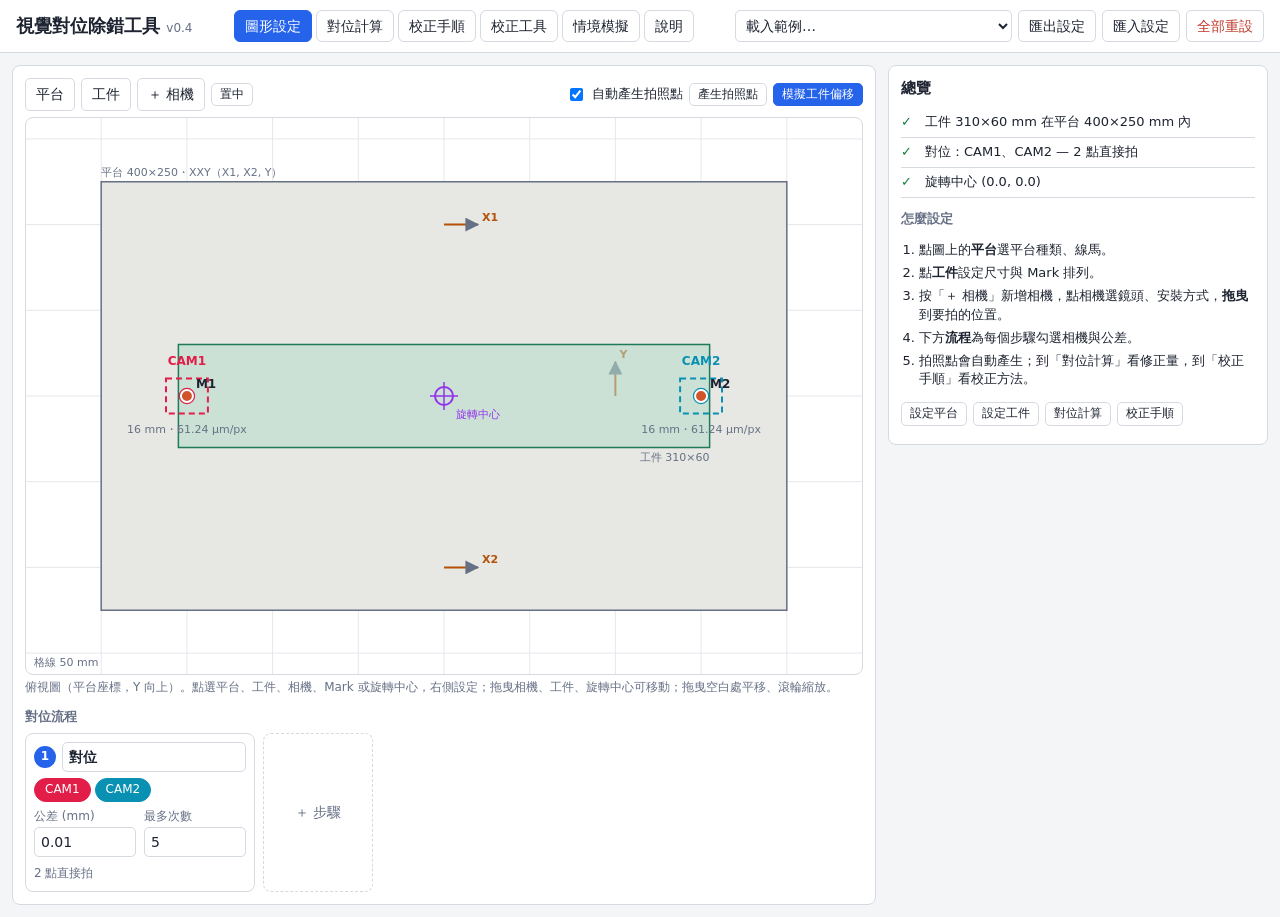
==== commit 312ce719: "Add graphical setup tab (v0.4) - Top-view machine diagram: click to select, drag cameras / workpiece" ====
--- a/index.html
+++ b/index.html
@@ -8,9 +8,10 @@
 </head>
 <body>
   <header class="topbar">
-    <h1>視覺對位除錯工具 <span class="ver">v0.3</span></h1>
+    <h1>視覺對位除錯工具 <span class="ver">v0.4</span></h1>
     <nav class="tabs" role="tablist">
-      <button type="button" class="tab active" data-tab="align">對位計算</button>
+      <button type="button" class="tab active" data-tab="layout">圖形設定</button>
+      <button type="button" class="tab" data-tab="align">對位計算</button>
       <button type="button" class="tab" data-tab="proc">校正手順</button>
       <button type="button" class="tab" data-tab="calib">校正工具</button>
       <button type="button" class="tab" data-tab="scen">情境模擬</button>
@@ -25,7 +26,29 @@
   </header>
 
   <!-- ================= 對位計算 ================= -->
-  <main class="layout tabpage" id="tab-align">
+  <!-- ================= 圖形設定 ================= -->
+  <main class="layout-gui tabpage" id="tab-layout">
+    <section class="panel gui-main">
+      <div class="gui-toolbar">
+        <button type="button" data-select="stage">平台</button>
+        <button type="button" data-select="work">工件</button>
+        <button type="button" id="guiAddCam">＋ 相機</button>
+        <button type="button" id="guiFit" class="small">置中</button>
+        <span class="spacer"></span>
+        <label class="field-inline"><input type="checkbox" id="guiAuto"> 自動產生拍照點</label>
+        <button type="button" id="guiBuild" class="small">產生拍照點</button>
+        <button type="button" id="guiOffset" class="primary small">模擬工件偏移</button>
+      </div>
+      <div id="guiFlash" class="flash" hidden></div>
+      <svg id="guiSvg" class="gui-svg" role="img" aria-label="機台俯視配置圖"></svg>
+      <p class="hint">俯視圖（平台座標，Y 向上）。點選平台、工件、相機、Mark 或旋轉中心，右側設定；拖曳相機、工件、旋轉中心可移動；拖曳空白處平移、滾輪縮放。</p>
+      <h3>對位流程</h3>
+      <div id="guiPipeline" class="pipeline"></div>
+    </section>
+    <aside class="panel gui-inspector" id="guiInspector"></aside>
+  </main>
+
+  <main class="layout tabpage" id="tab-align" hidden>
     <section class="panel" id="panelSetup">
       <h2>1. 平台</h2>
       <div class="field">
@@ -296,6 +319,7 @@
       <h2>快速上手</h2>
       <ol>
         <li>右上「載入範例」選「FPC 四 mark：XYθ＋線馬＋粗/精相機」。</li>
+        <li><b>圖形設定</b>：在俯視圖上點選、拖曳平台、工件、相機；用圖卡選平台種類、鏡頭、安裝方式、Mark 排列；下方流程勾選每步驟用哪台相機，拍照點自動產生。</li>
         <li><b>對位計算</b>：切換「步驟」看粗對位（16 mm 鏡頭一次拍 4 個 mark）與精對位（3 倍遠心靠線馬逐一拍）的修正量。</li>
         <li><b>模擬迭代</b>：按「執行 1 次」，看目前步驟是否收斂；加入旋轉中心偏差再試，觀察「誤差來源推測」。</li>
         <li><b>情境模擬</b>：按「執行模擬」跑數百次完整流程，看成功率與最終真實誤差；改參數（例如 Z 偏差 0.5 mm、FPC 伸縮 100 ppm）看哪個因素會讓對位失敗。</li>
@@ -317,6 +341,7 @@
   <script src="js/platforms.js"></script>
   <script src="js/optics.js"></script>
   <script src="js/model.js"></script>
+  <script src="js/builder.js"></script>
   <script src="js/scenarios.js"></script>
   <script src="js/simulator.js"></script>
   <script src="js/diagnose.js"></script>
@@ -325,5 +350,6 @@
   <script src="js/calib-ui.js"></script>
   <script src="js/scen-ui.js"></script>
   <script src="js/proc-ui.js"></script>
+  <script src="js/layout-ui.js"></script>
 </body>
 </html>
--- a/css/style.css
+++ b/css/style.css
@@ -122,9 +122,9 @@
 .dot.rc { background: var(--rc); }
 
 .status { padding: 8px 10px; border-radius: 6px; font-weight: 600; margin-bottom: 8px; }
-.status.ok { background: color-mix(in srgb, var(--ok) 15%, transparent); color: var(--ok); }
-.status.ng { background: color-mix(in srgb, var(--ng) 15%, transparent); color: var(--ng); }
-.status.warn { background: color-mix(in srgb, var(--danger) 15%, transparent); color: var(--danger); }
+.status.ok { background: rgba(21,128,61,.15); background: color-mix(in srgb, var(--ok) 15%, transparent); color: var(--ok); }
+.status.ng { background: rgba(194,65,12,.15); background: color-mix(in srgb, var(--ng) 15%, transparent); color: var(--ng); }
+.status.warn { background: rgba(192,57,43,.15); background: color-mix(in srgb, var(--danger) 15%, transparent); color: var(--danger); }
 .kv { display: grid; grid-template-columns: auto 1fr; gap: 2px 12px; font-size: 13px; }
 .kv b { text-align: right; font-variant-numeric: tabular-nums; }
 .warnings { color: var(--danger); font-size: 12px; margin: 6px 0; padding-left: 18px; }
@@ -147,7 +147,8 @@
 legend { font-size: 12px; color: var(--muted); padding: 0 4px; }
 .pixviews { display: grid; grid-template-columns: repeat(auto-fill, minmax(150px, 1fr)); gap: 8px; }
 .pixview { border: 1px solid var(--border); border-radius: 6px; padding: 4px; font-size: 11px; }
-.pixview canvas { width: 100%; aspect-ratio: 6 / 5; display: block; }
+.pixview canvas { width: 100%; height: 120px; aspect-ratio: 6 / 5; display: block; }
+@supports (aspect-ratio: 1) { .pixview canvas { height: auto; } }
 .pixview .cap { display: flex; justify-content: space-between; gap: 4px; }
 .smallcanvas { width: 100%; height: 260px; margin-top: 8px; border: 1px solid var(--border); border-radius: 6px; background: var(--input-bg); }
 .chart { width: 100%; height: 280px; border: 1px solid var(--border); border-radius: 6px; background: var(--input-bg); }
@@ -248,3 +249,86 @@
   .pstep { break-inside: avoid; }
   body { background: #fff; }
 }
+
+/* ---- 圖形設定 ---- */
+.layout-gui { display: grid; gap: 12px; padding: 12px; grid-template-columns: minmax(0, 1fr) 380px; align-items: start; }
+@media (max-width: 1000px) { .layout-gui { grid-template-columns: minmax(0, 1fr); padding: 8px 16px; } }
+.gui-toolbar { display: flex; flex-wrap: wrap; gap: 6px; align-items: center; margin-bottom: 6px; }
+.gui-toolbar .spacer { flex: 1; }
+.gui-svg { width: 100%; height: min(62vh, 620px); min-height: 320px; display: block; background: var(--input-bg); border: 1px solid var(--border); border-radius: 8px; touch-action: none; user-select: none; }
+.gui-inspector { max-height: calc(100vh - 80px); overflow-y: auto; position: sticky; top: 12px; }
+@media (max-width: 1000px) { .gui-inspector { position: static; max-height: none; } }
+.flash { background: var(--rcc-bg); color: var(--rcc); border: 1px solid var(--rcc); border-radius: 6px; padding: 6px 10px; margin-bottom: 6px; font-size: 13px; }
+.back { margin-bottom: 6px; }
+.gname { font-size: 15px; font-weight: 600; width: 60%; }
+.g-grid { stroke: var(--grid); stroke-width: 1; }
+.g-m { fill: var(--muted); font-size: 11px; }
+.g-t { fill: var(--text); font-size: 12px; font-weight: 600; }
+.g-stage { fill: var(--stage-fill); stroke: var(--muted); stroke-width: 1.5; }
+.g-work { fill: var(--glass-fill); fill-opacity: .55; stroke: var(--rcc); stroke-width: 1.5; }
+.g-fov { fill: none; stroke-width: 2; stroke-dasharray: 6 4; pointer-events: none; }
+.g-fovhit { fill: none; stroke: transparent; stroke-width: 12; pointer-events: stroke; }
+.g-handle { fill: var(--panel); stroke-width: 2.5; }
+.g-shotfov, .g-grid, .g-gantry { pointer-events: none; }
+.g-shotfov { fill: none; stroke-width: 1.2; stroke-dasharray: 2 2; opacity: .8; }
+.g-camsym { fill: var(--panel); stroke-width: 2; }
+.g-cross { stroke-width: 1.5; }
+.g-camt { font-size: 12px; font-weight: 700; }
+.g-mark { fill: var(--link); stroke: var(--panel); stroke-width: 2; }
+.g-markbad { fill: var(--panel); stroke: var(--danger); stroke-width: 2.5; stroke-dasharray: 3 2; }
+.g-rc { fill: none; stroke: var(--rc); stroke-width: 2; }
+.g-rcl { stroke: var(--rc); stroke-width: 1.5; }
+.g-rct { fill: var(--rc); font-size: 11px; }
+.g-axis { stroke: var(--axis); stroke-width: 2; }
+.g-axist { fill: var(--axis); font-size: 11px; font-weight: 600; }
+.g-ahead { fill: var(--muted); }
+.g-gantry { stroke: var(--muted); stroke-width: 1.5; stroke-dasharray: 6 4; }
+.hit { cursor: pointer; }
+.hit.sel .g-stage, .hit.sel .g-work { stroke: var(--accent); stroke-width: 3; }
+.hit.sel .g-fov { stroke-width: 3.5; stroke-dasharray: none; }
+.hit.sel .g-mark, .hit.sel .g-rc { stroke: var(--accent); stroke-width: 3; }
+.hit:hover .g-fov, .hit:hover .g-work, .hit:hover .g-stage { filter: brightness(0.97); }
+.gcards { display: grid; grid-template-columns: repeat(auto-fill, minmax(96px, 1fr)); gap: 6px; margin-bottom: 8px; }
+.gcards.three { grid-template-columns: repeat(3, minmax(0, 1fr)); }
+.gcard { display: flex; flex-direction: column; align-items: center; gap: 2px; padding: 6px 4px; border: 1.5px solid var(--border); border-radius: 8px; background: var(--panel); text-align: center; min-width: 0; }
+.gcard.on { border-color: var(--accent); background: var(--focus-bg); }
+.gcard .icon { width: 46px; height: 46px; }
+.gc-t { font-size: 12px; font-weight: 600; line-height: 1.2; }
+.gc-s { font-size: 10.5px; color: var(--muted); line-height: 1.2; }
+.icon .i-stage { fill: var(--stage-fill); stroke: var(--muted); }
+.icon .i-work { fill: var(--glass-fill); stroke: var(--rcc); }
+.icon .i-mark { fill: var(--link); }
+.icon .i-ax { stroke: var(--axis); stroke-width: 2.5; fill: none; }
+.icon .i-ax.rot { stroke-dasharray: 3 2; }
+.icon .i-pt { fill: var(--axis); }
+.icon .i-head { fill: var(--axis); }
+.icon .i-cam { fill: var(--nine-bg); stroke: var(--nine); stroke-width: 1.5; }
+.icon .i-lens { fill: var(--stage-fill); stroke: var(--muted); }
+.icon .i-ray { stroke: var(--pred); stroke-width: 1.2; fill: none; }
+.icon .i-rail { stroke: var(--muted); stroke-width: 3; }
+.icon .i-t { fill: var(--muted); font-size: 18px; }
+.readout { display: grid; grid-template-columns: repeat(3, 1fr); gap: 6px; margin: 6px 0 4px; }
+.readout div { background: var(--bg); border-radius: 6px; padding: 6px; text-align: center; }
+.readout b { display: block; font-size: 14px; font-variant-numeric: tabular-nums; }
+.readout span { font-size: 11px; color: var(--muted); }
+.checks { list-style: none; padding: 0; margin: 0 0 8px; font-size: 13px; }
+.checks li { display: flex; gap: 8px; padding: 5px 0; border-bottom: 1px solid var(--border); }
+.checks li span { font-weight: 700; width: 16px; flex: none; }
+.checks li.ok span { color: var(--ok); }
+.checks li.bad { color: var(--danger); }
+.howto { padding-left: 18px; font-size: 13px; }
+.howto li { margin-bottom: 4px; }
+.pipeline { display: flex; flex-wrap: wrap; gap: 8px; align-items: stretch; }
+.pcard { border: 1.5px solid var(--border); border-radius: 8px; padding: 8px; width: 230px; background: var(--panel); }
+.pcard.bad { border-color: var(--danger); }
+.pcard.add { width: 110px; border-style: dashed; color: var(--muted); font-size: 14px; }
+.pc-h { display: flex; gap: 6px; align-items: center; margin-bottom: 6px; }
+.pc-h input { flex: 1; font-weight: 600; }
+.pc-n { width: 22px; height: 22px; border-radius: 50%; background: var(--accent); color: var(--accent-text); display: grid; place-items: center; font-size: 12px; font-weight: 700; flex: none; }
+.pc-s { font-size: 12px; color: var(--muted); margin-top: 2px; }
+.pcard.bad .pc-s { color: var(--danger); }
+.parrow { align-self: center; color: var(--muted); font-size: 20px; }
+.chips { display: flex; flex-wrap: wrap; gap: 4px; margin-bottom: 6px; }
+.chip { border-radius: 999px; padding: 2px 10px; font-size: 12px; border: 1.5px solid var(--cc); color: var(--text); background: var(--panel); }
+.chip.on { background: var(--cc); color: #fff; }
+@media (max-width: 560px) { .pcard { width: 100%; } .parrow { transform: rotate(90deg); width: 100%; text-align: center; } }
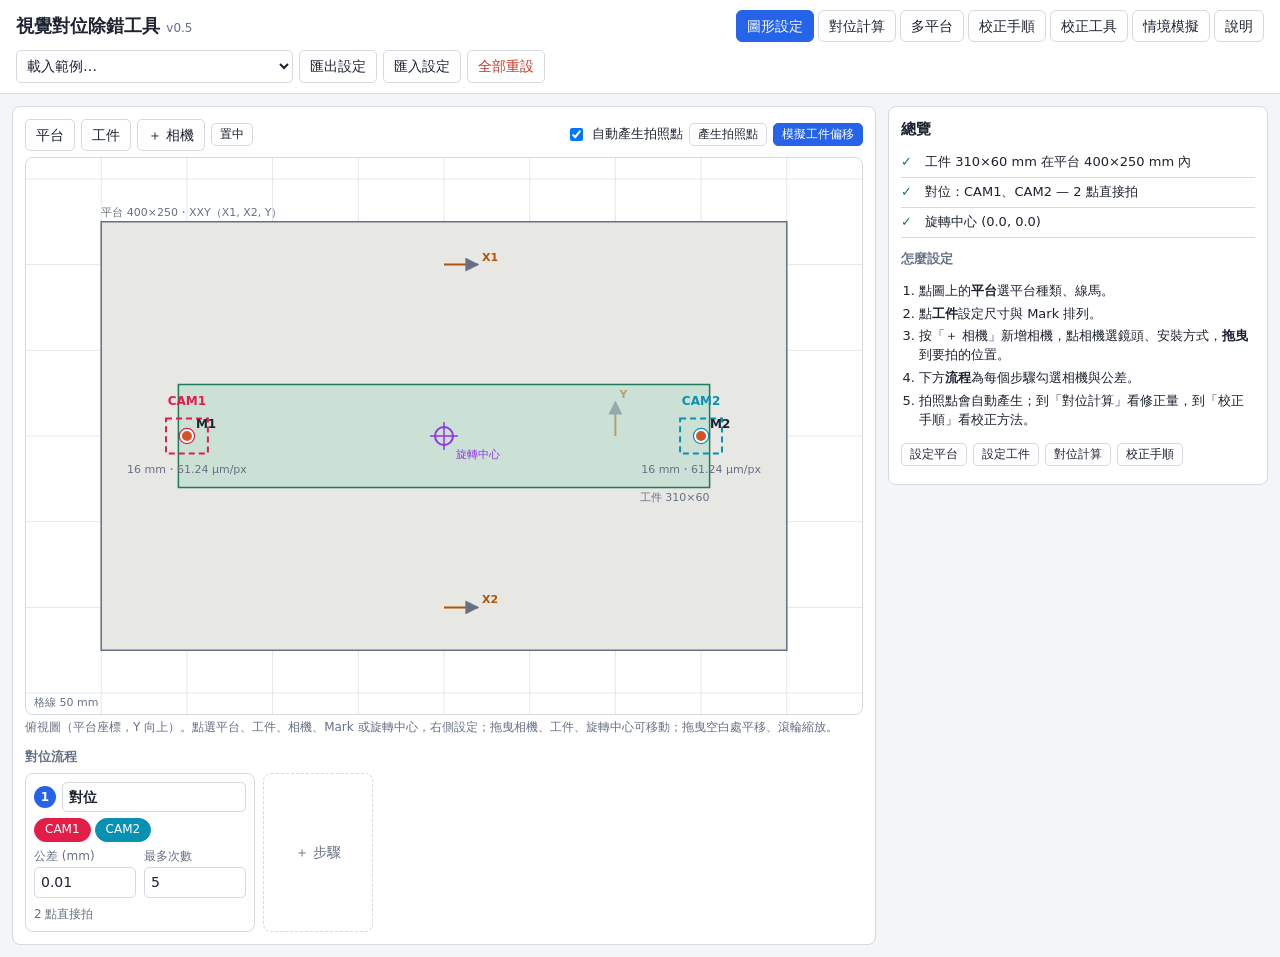
==== commit 0050fb9b: "Add multi-platform tab (v0.5); fix initial tab timing - multi.js: shared substrate frame, platforms " ====
--- a/index.html
+++ b/index.html
@@ -8,10 +8,11 @@
 </head>
 <body>
   <header class="topbar">
-    <h1>視覺對位除錯工具 <span class="ver">v0.4</span></h1>
+    <h1>視覺對位除錯工具 <span class="ver">v0.5</span></h1>
     <nav class="tabs" role="tablist">
       <button type="button" class="tab active" data-tab="layout">圖形設定</button>
       <button type="button" class="tab" data-tab="align">對位計算</button>
+      <button type="button" class="tab" data-tab="multi">多平台</button>
       <button type="button" class="tab" data-tab="proc">校正手順</button>
       <button type="button" class="tab" data-tab="calib">校正工具</button>
       <button type="button" class="tab" data-tab="scen">情境模擬</button>
@@ -165,6 +166,46 @@
       <div class="table-wrap"><table id="histTable"></table></div>
       <h3>誤差來源推測</h3>
       <ul id="diagList" class="diag"></ul>
+    </section>
+  </main>
+
+  <!-- ================= 多平台 ================= -->
+  <main class="layout-proc tabpage" id="tab-multi" hidden>
+    <section class="panel proc-config">
+      <h2>Mark 配置方案</h2>
+      <div class="seg" id="mpPresets">
+        <button type="button" data-preset="now">現況：左 A、右 B–C</button>
+        <button type="button" data-preset="markD">左平台加 Mark D</button>
+        <button type="button" data-preset="shared">交界加共用 Mark</button>
+      </div>
+      <div class="field-inline"><label>顯示</label><select id="mpK"><option value="1">1σ</option><option value="2">2σ</option><option value="3">3σ</option></select>
+        <button type="button" class="small" id="mpReset">重設為範例</button></div>
+      <h2>誤差假設</h2>
+      <div id="mpCommon" class="mp-ctls"></div>
+      <h2>平台</h2>
+      <div id="mpPlatforms"></div>
+      <details><summary>基板、Tile 與 Mark 座標</summary><div id="mpGeom"></div></details>
+    </section>
+    <section class="panel proc-out">
+      <h2>多平台分區貼附</h2>
+      <p class="hint">以基板（SPB）座標為共同座標。每個平台只用自己看得到的 Mark 求基板姿態，誤差隨「Tile 到該平台 Mark 擬合中心的距離」放大，所以交界兩側通常最差。顏色越深誤差越大（× 為各平台擬合中心，Mark 外圈顏色表示哪些平台看得到）。</p>
+      <svg id="mpSvg" class="mp-svg" role="img" aria-label="多平台分區與 Tile 誤差熱圖"></svg>
+      <div id="mpDetail" class="mp-detail"></div>
+      <div id="mpStats" class="stats"></div>
+      <h3>各欄最大誤差</h3>
+      <div id="mpLegend" class="chart-legend"></div>
+      <svg id="mpBars" class="mp-bars" role="img" aria-label="各欄位置誤差長條圖"></svg>
+      <h3>三種 Mark 配置比較（目前的誤差假設）</h3>
+      <div class="table-wrap"><table id="mpCompare"></table></div>
+      <h3>驗證</h3>
+      <button type="button" id="mpMC">Monte-Carlo 驗證</button>
+      <div id="mpMCOut"></div>
+      <h3>在除錯工具中的對應</h3>
+      <ul class="pbul">
+        <li>每個平台 = 一組獨立的「平台＋相機＋拍照點」：可在「圖形設定／對位計算」分別建立（匯出成兩個設定檔），各自校正旋轉中心與九點。</li>
+        <li>兩平台座標統一：在交界放共用 Mark（或標準尺），兩平台各量一次，求兩座標系的平移、旋轉與比例；「校正手順」的「連結相機」步驟同理。</li>
+        <li>只看得到 1 個 Mark 的平台，θ 只能靠機構精度（本頁「θ 來源：靠平台機構精度」），是誤差最大的來源。</li>
+      </ul>
     </section>
   </main>
 
@@ -346,10 +387,12 @@
   <script src="js/simulator.js"></script>
   <script src="js/diagnose.js"></script>
   <script src="js/procedure.js"></script>
+  <script src="js/multi.js"></script>
   <script src="js/app.js"></script>
   <script src="js/calib-ui.js"></script>
   <script src="js/scen-ui.js"></script>
   <script src="js/proc-ui.js"></script>
   <script src="js/layout-ui.js"></script>
+  <script src="js/multi-ui.js"></script>
 </body>
 </html>
--- a/css/style.css
+++ b/css/style.css
@@ -332,3 +332,40 @@
 .chip { border-radius: 999px; padding: 2px 10px; font-size: 12px; border: 1.5px solid var(--cc); color: var(--text); background: var(--panel); }
 .chip.on { background: var(--cc); color: #fff; }
 @media (max-width: 560px) { .pcard { width: 100%; } .parrow { transform: rotate(90deg); width: 100%; text-align: center; } }
+
+/* ---- 多平台 ---- */
+:root { --heat: #b8322a; }
+@media (prefers-color-scheme: dark) { :root:not([data-theme="light"]) { --heat: #f06b5f; } }
+:root[data-theme="dark"] { --heat: #f06b5f; }
+.seg { display: flex; flex-wrap: wrap; gap: 6px; margin-bottom: 8px; }
+.seg button[aria-pressed="true"] { border-color: var(--accent); background: var(--focus-bg); font-weight: 700; }
+.mp-ctls .ctl { display: flex; flex-direction: column; gap: 2px; margin-bottom: 8px; }
+.mp-ctls .ctl label { font-size: 12px; color: var(--muted); display: flex; justify-content: space-between; gap: 6px; }
+.mp-ctls output { color: var(--text); font-variant-numeric: tabular-nums; }
+.mp-ctls input[type=range] { width: 100%; accent-color: var(--accent); }
+.mp-plat { border: 1px solid var(--border); border-left: 4px solid var(--pc); border-radius: 8px; padding: 8px; margin-bottom: 8px; }
+.mp-ph { display: flex; gap: 6px; align-items: center; margin-bottom: 6px; }
+.mp-ph input { flex: 1; font-weight: 600; }
+.mp-marks input { width: 70px; }
+.mp-svg { width: 100%; height: 300px; display: block; background: var(--input-bg); border: 1px solid var(--border); border-radius: 8px; touch-action: none; }
+
+.mp-bars { width: 100%; height: 260px; display: block; }
+.mp-spb { fill: var(--stage-fill); stroke: var(--muted); stroke-width: 1.5; }
+.mp-zone { fill-opacity: .07; stroke-opacity: .6; stroke-width: 1.5; stroke-dasharray: 6 4; }
+.mp-zt { font-size: 13px; font-weight: 700; }
+.mp-tile { stroke-width: 1.5; }
+.mp-tn { fill: var(--text); font-size: 11px; font-weight: 700; }
+.mp-tv { fill: var(--text); font-size: 10px; font-variant-numeric: tabular-nums; }
+.mp-tn.inv, .mp-tv.inv { fill: #fff; }
+.mp-join { stroke: var(--danger); stroke-width: 2; stroke-dasharray: 6 4; pointer-events: none; }
+.mp-mark { fill: #6b4fbb; stroke: var(--panel); stroke-width: 2; }
+.mp-ring { fill: none; stroke-width: 2.5; }
+.mp-mt { fill: #6b4fbb; font-size: 13px; font-weight: 700; }
+.mp-cen line { stroke-width: 2.5; }
+.mp-dim { stroke-width: 2; }
+.mp-dt { font-size: 11px; font-weight: 600; }
+.mp-bv { fill: var(--text); font-size: 10.5px; font-variant-numeric: tabular-nums; }
+.mp-detail { margin: 8px 0; font-size: 13px; }
+.mp-detail table { max-width: 360px; }
+td.num { font-variant-numeric: tabular-nums; }
+.hit.sel .mp-tile { stroke: var(--accent) !important; stroke-width: 3.5; }
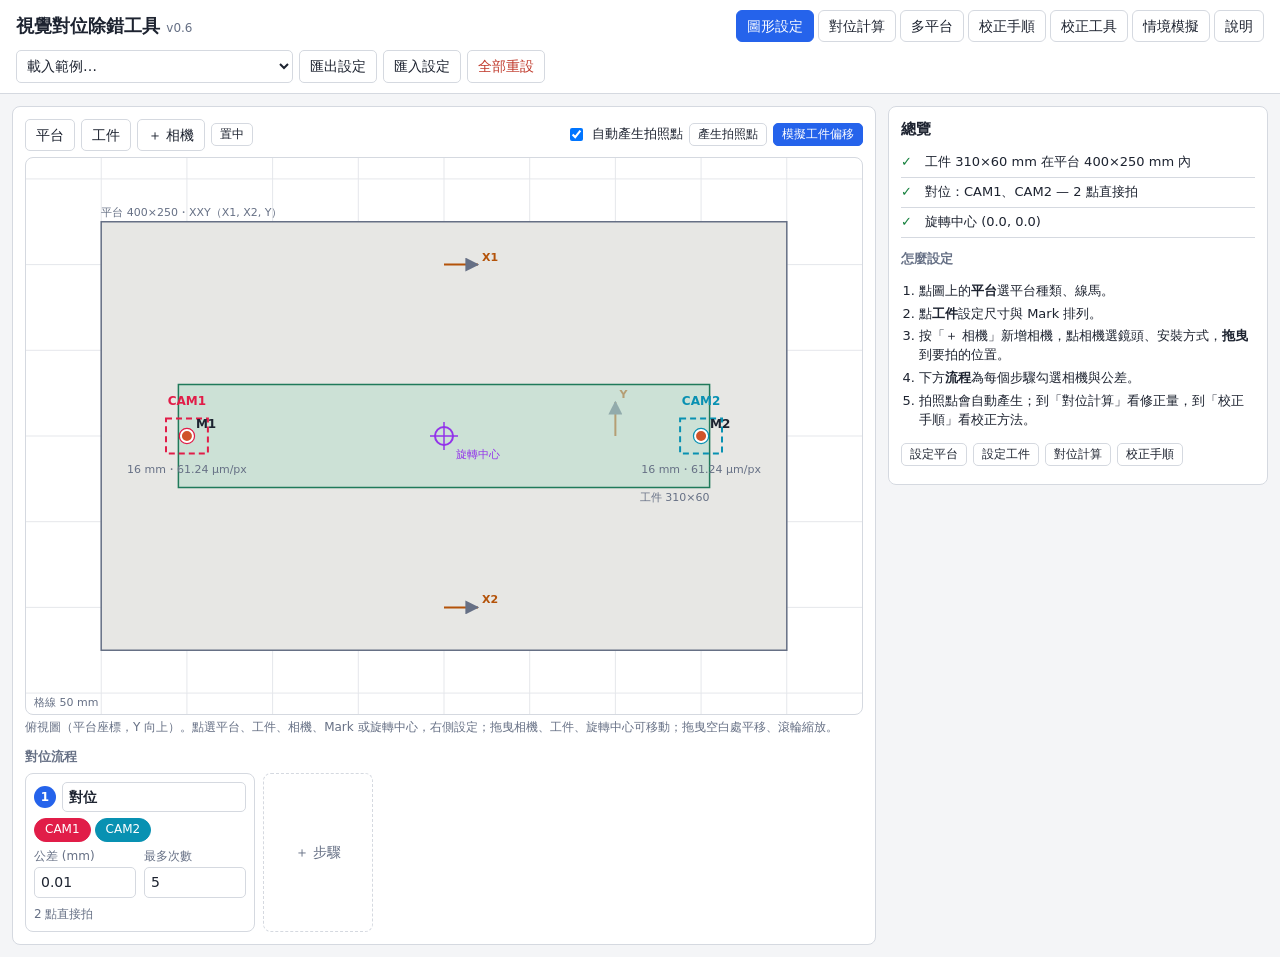
==== commit 05633fa2: "Add two-platform coordinate transform from measured common points (v0.6) - fitLink: rigid / similari" ====
--- a/index.html
+++ b/index.html
@@ -8,7 +8,7 @@
 </head>
 <body>
   <header class="topbar">
-    <h1>視覺對位除錯工具 <span class="ver">v0.5</span></h1>
+    <h1>視覺對位除錯工具 <span class="ver">v0.6</span></h1>
     <nav class="tabs" role="tablist">
       <button type="button" class="tab active" data-tab="layout">圖形設定</button>
       <button type="button" class="tab" data-tab="align">對位計算</button>
@@ -200,6 +200,42 @@
       <h3>驗證</h3>
       <button type="button" id="mpMC">Monte-Carlo 驗證</button>
       <div id="mpMCOut"></div>
+      <h2 class="mp-sec">兩平台座標轉換（實測輸入）</h2>
+      <p class="hint">在兩個平台都量得到的共同點（交界共用 Mark、玻璃標準尺刻線、標準片）各量一次，求「來源平台 → 目標平台」的座標轉換。之後可把一個平台的座標（例如右平台的推估座標）批次換算到另一個平台。</p>
+      <div class="lk-row">
+        <div class="field"><label>來源平台（A）</label><select id="lkFrom"></select></div>
+        <div class="field"><label>目標平台（B）</label><select id="lkTo"></select></div>
+        <div class="field"><label>轉換模型</label><select id="lkModel">
+          <option value="rigid">剛體：平移＋旋轉（≥2 點）</option>
+          <option value="similarity">相似：＋等比例（≥2 點，建議 ≥3）</option>
+          <option value="affine">仿射：＋X/Y 比例差、直角度（≥3 點，建議 ≥4）</option>
+        </select></div>
+      </div>
+      <p class="hint">每行一個共同點：<code>名稱 A平台X A平台Y B平台X B平台Y</code>（空白、逗號或 Tab 分隔，可直接從 Excel 貼上；名稱可省略）。</p>
+      <textarea id="lkText" rows="6" class="mono" spellcheck="false" placeholder="S1  810.0012  0.0031  810.3487  -0.0185"></textarea>
+      <details class="lk-sim"><summary>產生模擬資料（測試用）</summary>
+        <div class="lk-row">
+          <div class="field"><label>真實 ΔX (mm)</label><input type="number" step="any" data-lkt="dx"></div>
+          <div class="field"><label>真實 ΔY (mm)</label><input type="number" step="any" data-lkt="dy"></div>
+          <div class="field"><label>真實 θ (°)</label><input type="number" step="any" data-lkt="thetaDeg"></div>
+          <div class="field"><label>真實比例差 (ppm)</label><input type="number" step="any" data-lkt="ppm"></div>
+        </div>
+        <button type="button" class="small" id="lkGen">產生（雜訊＝上方 Mark 辨識誤差）</button>
+        <span class="hint">共同點：兩平台都看得到的 Mark；不足 4 點時在交界兩側補標準尺點。</span>
+      </details>
+      <div id="lkResult"></div>
+      <svg id="lkSvg" class="lk-svg" role="img" aria-label="共同點殘差圖" hidden></svg>
+      <h3>批次換算</h3>
+      <div class="lk-row">
+        <div class="field"><label>方向</label><select id="lkDir"><option value="ab">A → B</option><option value="ba">B → A</option></select></div>
+        <div class="field"><label>&nbsp;</label><button type="button" class="small" id="lkFillTiles">填入 Tile 中心（範例）</button></div>
+        <div class="field"><label>&nbsp;</label><button type="button" class="small" id="lkCopy">複製結果</button></div>
+      </div>
+      <div class="lk-conv">
+        <div><label class="hint">輸入：<code>名稱 X Y</code></label><textarea id="lkConvIn" rows="8" class="mono" spellcheck="false"></textarea></div>
+        <div><label class="hint">輸出：換算後 X、Y 與轉換造成的不確定度</label><textarea id="lkConvOut" rows="8" class="mono" readonly></textarea></div>
+      </div>
+
       <h3>在除錯工具中的對應</h3>
       <ul class="pbul">
         <li>每個平台 = 一組獨立的「平台＋相機＋拍照點」：可在「圖形設定／對位計算」分別建立（匯出成兩個設定檔），各自校正旋轉中心與九點。</li>
--- a/css/style.css
+++ b/css/style.css
@@ -369,3 +369,12 @@
 .mp-detail table { max-width: 360px; }
 td.num { font-variant-numeric: tabular-nums; }
 .hit.sel .mp-tile { stroke: var(--accent) !important; stroke-width: 3.5; }
+.mp-sec { margin-top: 22px; padding-top: 12px; border-top: 1px solid var(--border); }
+.lk-row { display: grid; grid-template-columns: repeat(auto-fit, minmax(160px, 1fr)); gap: 0 10px; }
+.lk-sim { margin: 6px 0; }
+.lk-svg { width: 100%; height: 220px; display: block; background: var(--input-bg); border: 1px solid var(--border); border-radius: 8px; margin: 8px 0; }
+.lk-conv { display: grid; grid-template-columns: 1fr 1fr; gap: 10px; }
+@media (max-width: 760px) { .lk-conv { grid-template-columns: 1fr; } }
+.lk-arrow { stroke: var(--cur); stroke-width: 2; }
+.lk-pt { fill: #6b4fbb; }
+code { font-family: ui-monospace, Consolas, monospace; font-size: 12px; background: var(--bg); padding: 0 4px; border-radius: 3px; }
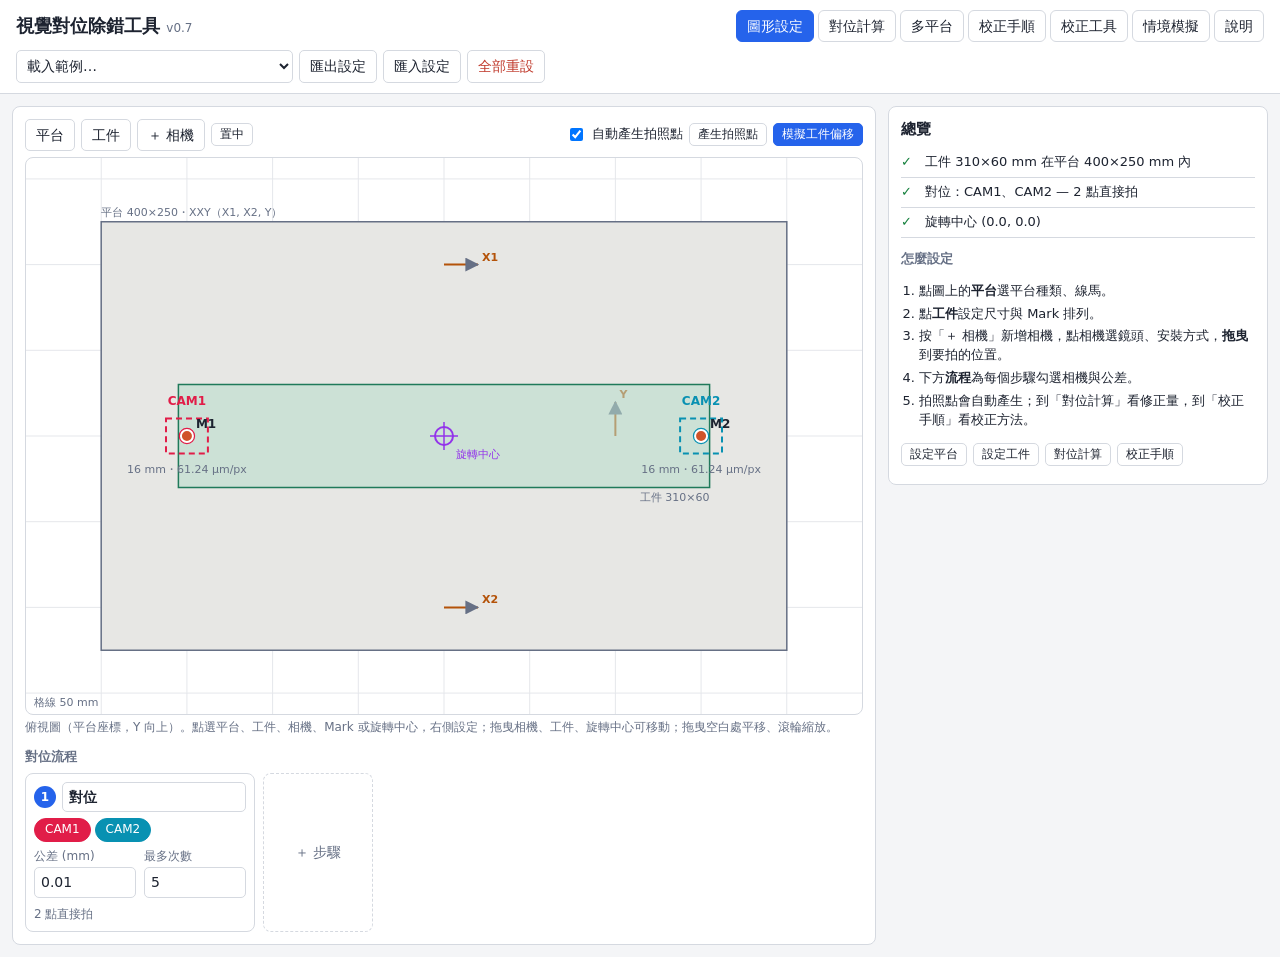
==== commit 711a3c7e: "Add per-site local alignment basis to the multi-platform tab (v0.7) Each tile has marks on its 4 sid" ====
--- a/index.html
+++ b/index.html
@@ -8,7 +8,7 @@
 </head>
 <body>
   <header class="topbar">
-    <h1>視覺對位除錯工具 <span class="ver">v0.6</span></h1>
+    <h1>視覺對位除錯工具 <span class="ver">v0.7</span></h1>
     <nav class="tabs" role="tablist">
       <button type="button" class="tab active" data-tab="layout">圖形設定</button>
       <button type="button" class="tab" data-tab="align">對位計算</button>
@@ -172,13 +172,20 @@
   <!-- ================= 多平台 ================= -->
   <main class="layout-proc tabpage" id="tab-multi" hidden>
     <section class="panel proc-config">
-      <h2>Mark 配置方案</h2>
+      <h2>對位基準</h2>
+      <div class="seg" id="mpAlign">
+        <button type="button" data-align="global">SPB 整體 Mark</button>
+        <button type="button" data-align="local">每片預放位置 Mark（局部對位）</button>
+      </div>
+      <div id="mpLocal" class="mp-ctls" hidden></div>
+      <h2>Mark 配置方案（整體 Mark）</h2>
       <div class="seg" id="mpPresets">
         <button type="button" data-preset="now">現況：左 A、右 B–C</button>
         <button type="button" data-preset="markD">左平台加 Mark D</button>
         <button type="button" data-preset="shared">交界加共用 Mark</button>
       </div>
       <div class="field-inline"><label>顯示</label><select id="mpK"><option value="1">1σ</option><option value="2">2σ</option><option value="3">3σ</option></select>
+        <label>評估點</label><select id="mpEval"><option value="center">Tile 中心</option><option value="corner">Tile 最遠角落</option></select>
         <button type="button" class="small" id="mpReset">重設為範例</button></div>
       <h2>誤差假設</h2>
       <div id="mpCommon" class="mp-ctls"></div>
@@ -188,14 +195,14 @@
     </section>
     <section class="panel proc-out">
       <h2>多平台分區貼附</h2>
-      <p class="hint">以基板（SPB）座標為共同座標。每個平台只用自己看得到的 Mark 求基板姿態，誤差隨「Tile 到該平台 Mark 擬合中心的距離」放大，所以交界兩側通常最差。顏色越深誤差越大（× 為各平台擬合中心，Mark 外圈顏色表示哪些平台看得到）。</p>
+      <p class="hint" id="mpIntro">以基板（SPB）座標為共同座標。每個平台只用自己看得到的 Mark 求基板姿態，誤差隨「Tile 到該平台 Mark 擬合中心的距離」放大，所以交界兩側通常最差。顏色越深誤差越大（× 為各平台擬合中心，Mark 外圈顏色表示哪些平台看得到）。</p>
       <svg id="mpSvg" class="mp-svg" role="img" aria-label="多平台分區與 Tile 誤差熱圖"></svg>
       <div id="mpDetail" class="mp-detail"></div>
       <div id="mpStats" class="stats"></div>
       <h3>各欄最大誤差</h3>
       <div id="mpLegend" class="chart-legend"></div>
       <svg id="mpBars" class="mp-bars" role="img" aria-label="各欄位置誤差長條圖"></svg>
-      <h3>三種 Mark 配置比較（目前的誤差假設）</h3>
+      <h3>對位基準與 Mark 配置比較（目前的誤差假設）</h3>
       <div class="table-wrap"><table id="mpCompare"></table></div>
       <h3>驗證</h3>
       <button type="button" id="mpMC">Monte-Carlo 驗證</button>
--- a/css/style.css
+++ b/css/style.css
@@ -378,3 +378,6 @@
 .lk-arrow { stroke: var(--cur); stroke-width: 2; }
 .lk-pt { fill: #6b4fbb; }
 code { font-family: ui-monospace, Consolas, monospace; font-size: 12px; background: var(--bg); padding: 0 4px; border-radius: 3px; }
+.mp-site { fill: none; stroke: #6b4fbb; stroke-width: 1.5; }
+.mp-tmark { fill: var(--text); }
+.hit.faded { opacity: .35; }
